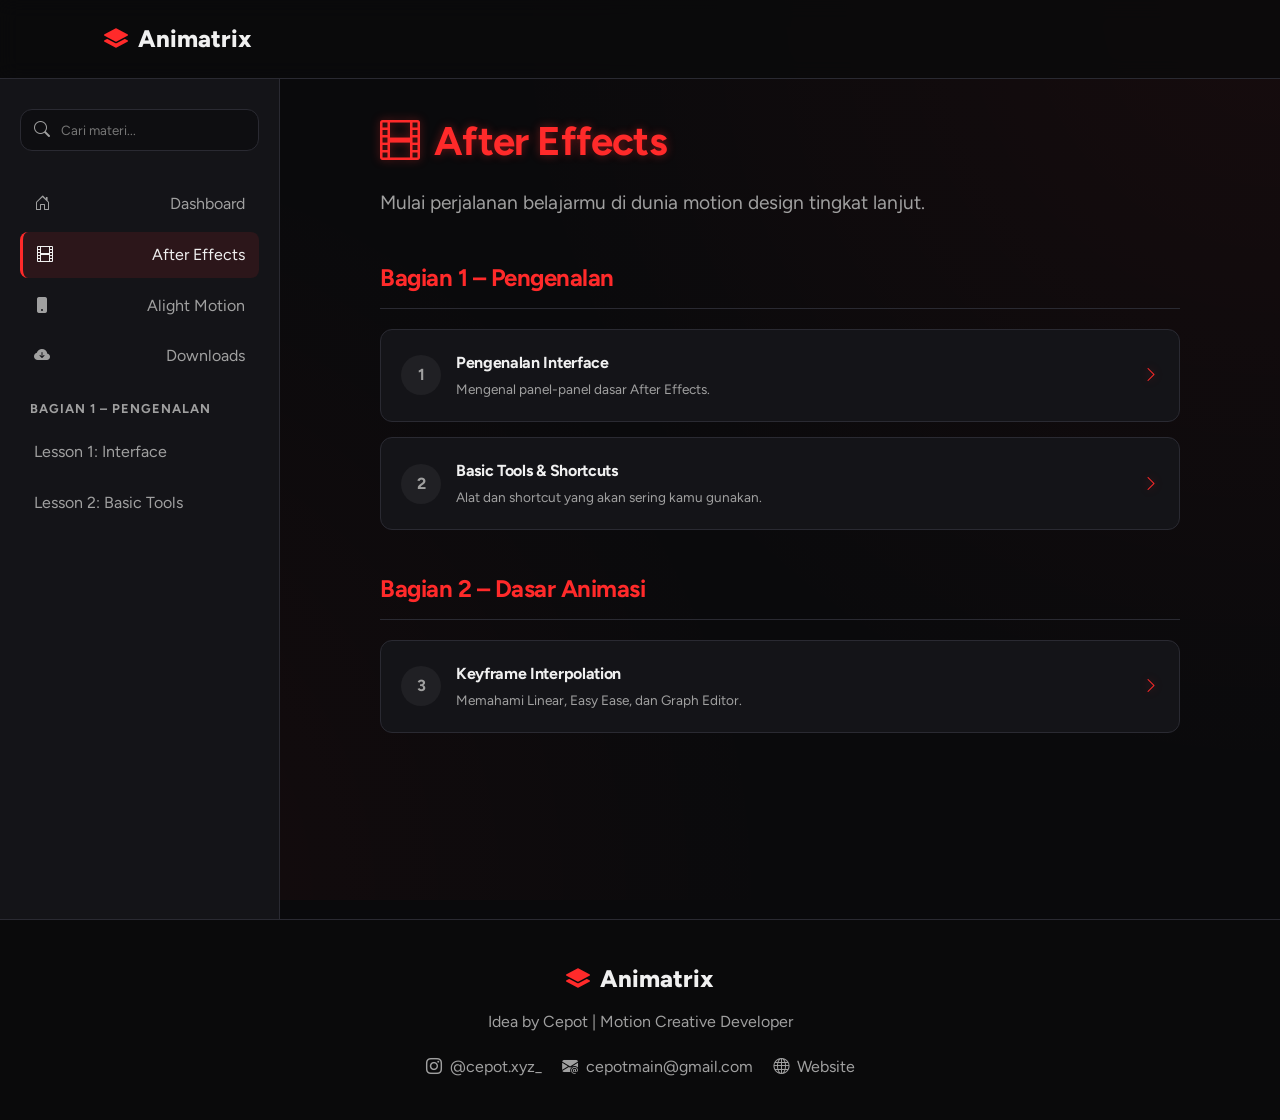
==== after-effects.html @ 90067eb1 "Add files via upload" ====
<!DOCTYPE html>
<html lang="id">
<head>
    <meta charset="UTF-8">
    <meta name="viewport" content="width=device-width, initial-scale=1.0">
    <title>After Effects - Animatrix</title>
    <link rel="stylesheet" href="style.css">
    <link rel="icon" type="image/svg+xml" href="assets/favico.svg">
</head>
<body>
    <!-- Header -->
    <header>
        <div class="container flex justify-between items-center">
            <a href="index.html" class="nav-brand">
                <i class="bi bi-layers-fill neon-text"></i> Animatrix
            </a>
            <button class="sidebar-toggle-btn" id="sidebarToggle">
                <i class="bi bi-list"></i>
            </button>
        </div>
    </header>
    

    <!-- Header -->
    
    

    <div class="layout-with-sidebar container-fluid">
        
        <!-- Sidebar -->
        <aside class="sidebar" id="sidebar">
            <div class="sidebar-search">
                <i class="bi bi-search"></i>
                <input type="text" id="lessonSearch" placeholder="Cari materi...">
            </div>

            <nav class="sidebar-menu">
                <ul>
                    <li><a href="index.html"><i class="bi bi-house-door"></i> Dashboard</a></li>
                    <li><a href="after-effects.html" class="active"><i class="bi bi-film"></i> After Effects</a></li>
                    <li><a href="alight-motion.html"><i class="bi bi-phone-fill"></i> Alight Motion</a></li>
                    <li><a href="downloads.html"><i class="bi bi-cloud-arrow-down-fill"></i> Downloads</a></li>
                </ul>

                <h4 class="menu-section-title">Bagian 1 – Pengenalan</h4>
                <ul>
                    <li><a href="after-effects-lessons/ae-bagian1-lesson1.html" class="sidebar-lesson-link" data-lesson-id="ae-bagian1-lesson1">Lesson 1: Interface</a></li>
                    <li><a href="after-effects-lessons/ae-bagian1-lesson2.html" class="sidebar-lesson-link" data-lesson-id="ae-bagian1-lesson2">Lesson 2: Basic Tools</a></li>
                </ul>
            </nav>
        </aside>

        <!-- Main Content -->
        <main class="page-content">
            <div class="course-list-page">
                <div class="hero" style="text-align: left; margin: 0 0 40px;">
                    <h1 class="text-neon" style="font-size: 2.5rem; display: flex; align-items: center; gap: 15px;">
                        <i class="bi bi-film"></i> After Effects
                    </h1>
                    <p style="margin: 0;">Mulai perjalanan belajarmu di dunia motion design tingkat lanjut.</p>
                </div>

                <div class="course-section">
                    <h3 class="course-section-title">Bagian 1 – Pengenalan</h3>
                    
                    <a href="after-effects-lessons/ae-bagian1-lesson1.html" class="lesson-card">
                        <div class="lesson-card-info">
                            <div class="lesson-number">1</div>
                            <div>
                                <h4>Pengenalan Interface</h4>
                                <p>Mengenal panel-panel dasar After Effects.</p>
                            </div>
                        </div>
                        <i class="bi bi-chevron-right text-neon"></i>
                    </a>

                    <a href="after-effects-lessons/ae-bagian1-lesson2.html" class="lesson-card">
                        <div class="lesson-card-info">
                            <div class="lesson-number">2</div>
                            <div>
                                <h4>Basic Tools & Shortcuts</h4>
                                <p>Alat dan shortcut yang akan sering kamu gunakan.</p>
                            </div>
                        </div>
                        <i class="bi bi-chevron-right text-neon"></i>
                    </a>
                </div>

                <div class="course-section">
                    <h3 class="course-section-title">Bagian 2 – Dasar Animasi</h3>
                    
                    <a href="#" class="lesson-card">
                        <div class="lesson-card-info">
                            <div class="lesson-number">3</div>
                            <div>
                                <h4>Keyframe Interpolation</h4>
                                <p>Memahami Linear, Easy Ease, dan Graph Editor.</p>
                            </div>
                        </div>
                        <i class="bi bi-chevron-right text-neon"></i>
                    </a>
                </div>

            </div>
        </main>
    </div>

    <footer>
        <div class="container">
            <a href="index.html" class="nav-brand" style="justify-content: center; margin-bottom: 10px;">
                <i class="bi bi-layers-fill"></i> Animatrix
            </a>
            <p class="text-muted">Idea by Cepot | Motion Creative Developer</p>
            <div class="footer-contact">
                <a href="https://instagram.com/cepot.xyz_" target="_blank"><i class="bi bi-instagram"></i> @cepot.xyz_</a>
                <a href="mailto:cepotmain@gmail.com"><i class="bi bi-envelope-at-fill"></i> cepotmain@gmail.com</a>
                <a href="https://cepot-xyz.github.io/creative-motion-developerr/" target="_blank"><i class="bi bi-globe"></i> Website</a>
            </div>
        </div>
    </footer>

    <script src="script.js"></script>
</body>
</html>
---- style.css ----
@import url('https://fonts.googleapis.com/css2?family=Figtree:ital,wght@0,300..900;1,300..900&display=swap');
@import url('https://cdn.jsdelivr.net/npm/bootstrap-icons@1.11.3/font/bootstrap-icons.min.css');

:root {
    --bg-dark: #0a0a0c;
    --bg-card: #141418;
    --neon-red: #ff2a2a;
    --neon-red-glow: rgba(255, 42, 42, 0.4);
    --text-primary: #f0f0f0;
    --text-secondary: #a0a0a0;
    --border-color: #2a2a32;
    --border-radius-lg: 20px;
    --border-radius-md: 12px;
    --transition-speed: 0.3s;
}

* {
    margin: 0;
    padding: 0;
    box-sizing: border-box;
}

body {
    font-family: 'Figtree', sans-serif;
    background-color: var(--bg-dark);
    color: var(--text-primary);
    line-height: 1.6;
    overflow-x: hidden;
    opacity: 0; /* For page transition */
    transition: opacity 0.5s ease-in-out;
    background-image: radial-gradient(circle at top right, rgba(255, 42, 42, 0.05), transparent 50%),
                      radial-gradient(circle at bottom left, rgba(255, 42, 42, 0.05), transparent 50%);
    background-attachment: fixed;
}

body.loaded {
    opacity: 1;
}

a {
    text-decoration: none;
    color: inherit;
}

/* Custom Scrollbar */
::-webkit-scrollbar {
    width: 8px;
}
::-webkit-scrollbar-track {
    background-color: transparent;
}
::-webkit-scrollbar-thumb {
    background-color: var(--neon-red);
    border-radius: 10px;
}
::-webkit-scrollbar-thumb:hover {
    background-color: #ff4a4a;
}

ul {
    list-style: none;
}

/* Typography */
h1, h2, h3, h4 {
    font-weight: 700;
    letter-spacing: -0.02em;
}

.text-neon {
    color: var(--neon-red);
    text-shadow: 0 0 10px var(--neon-red-glow);
}

.text-muted {
    color: var(--text-secondary);
}

/* Layout */
.container {
    max-width: 1200px;
    margin: 0 auto;
    padding: 0 5%;
}

.container-fluid {
    width: 100%;
    margin: 0 auto;
    padding: 0;
}

.main-content {
    min-height: calc(100vh - 60px); /* Adjust for footer */
    padding-top: 40px;
    padding-bottom: 60px;
    position: relative;
}

/* Flex & Grid Utilities */
.flex { display: flex; }
.flex-col { flex-direction: column; }
.items-center { align-items: center; }
.justify-center { justify-content: center; }
.justify-between { justify-content: space-between; }
.gap-2 { gap: 8px; }
.gap-4 { gap: 16px; }
.gap-6 { gap: 24px; }

/* Cards */
.card {
    background: var(--bg-card);
    border: 1px solid var(--border-color);
    border-radius: var(--border-radius-lg);
    padding: 24px;
    transition: all var(--transition-speed) ease;
    box-shadow: 0 4px 20px rgba(0, 0, 0, 0.2);
    position: relative;
    overflow: hidden;
}

.card::before {
    content: '';
    position: absolute;
    top: 0; left: 0; right: 0; bottom: 0;
    border-radius: var(--border-radius-lg);
    box-shadow: inset 0 0 0 1px transparent;
    transition: all var(--transition-speed) ease;
    pointer-events: none;
}

.card:hover {
    transform: translateY(-5px);
    border-color: var(--neon-red);
    box-shadow: 0 10px 30px var(--neon-red-glow);
}

.card:hover::before {
    box-shadow: inset 0 0 0 1px rgba(255, 42, 42, 0.2);
}

/* Buttons */
.btn {
    display: inline-flex;
    align-items: center;
    justify-content: center;
    gap: 10px;
    padding: 14px 28px;
    border-radius: var(--border-radius-md);
    font-weight: 600;
    font-size: 1.1rem;
    cursor: pointer;
    border: none;
    transition: all var(--transition-speed) ease;
    text-align: center;
}

.btn-primary {
    background-color: var(--neon-red);
    color: white;
    box-shadow: 0 4px 15px var(--neon-red-glow);
}

.btn-primary:hover {
    background-color: #ff4a4a;
    box-shadow: 0 6px 25px rgba(255, 42, 42, 0.6);
    transform: scale(1.02);
}

.btn-outline {
    background-color: transparent;
    border: 1px solid var(--neon-red);
    color: var(--neon-red);
}

.btn-outline:hover {
    background-color: rgba(255, 42, 42, 0.1);
    box-shadow: 0 0 15px var(--neon-red-glow);
}

.btn-icon {
    padding: 12px;
    border-radius: 50%;
    background: var(--bg-card);
    border: 1px solid var(--border-color);
    color: var(--text-primary);
}

.btn-icon:hover {
    color: var(--neon-red);
    border-color: var(--neon-red);
    box-shadow: 0 0 15px var(--neon-red-glow);
}

/* Header & Navigation */
header {
    padding: 20px 0;
    background: rgba(10, 10, 12, 0.8);
    backdrop-filter: blur(10px);
    position: sticky;
    top: 0;
    z-index: 50;
    border-bottom: 1px solid var(--border-color);
}

.nav-brand {
    font-size: 1.5rem;
    font-weight: 800;
    display: flex;
    align-items: center;
    gap: 10px;
}

.nav-brand i {
    color: var(--neon-red);
}

/* Modal */
.modal-overlay {
    position: fixed;
    top: 0; left: 0; right: 0; bottom: 0;
    background: rgba(0, 0, 0, 0.8);
    backdrop-filter: blur(5px);
    display: flex;
    align-items: center;
    justify-content: center;
    z-index: 1000;
    opacity: 0;
    visibility: hidden;
    transition: all var(--transition-speed);
}

.modal-overlay.active {
    opacity: 1;
    visibility: visible;
}

.modal {
    background: var(--bg-card);
    padding: 40px;
    border-radius: var(--border-radius-lg);
    border: 1px solid var(--neon-red);
    box-shadow: 0 0 40px var(--neon-red-glow);
    text-align: center;
    max-width: 400px;
    width: 90%;
    transform: scale(0.9);
    transition: all var(--transition-speed);
}

.modal-overlay.active .modal {
    transform: scale(1);
}

.modal input {
    width: 100%;
    padding: 14px 20px;
    margin: 20px 0;
    background: rgba(0,0,0,0.5);
    border: 1px solid var(--border-color);
    border-radius: var(--border-radius-md);
    color: white;
    font-family: inherit;
    font-size: 1rem;
    outline: none;
    transition: border-color var(--transition-speed);
}

.modal input:focus {
    border-color: var(--neon-red);
    box-shadow: 0 0 10px var(--neon-red-glow);
}

/* Dashboard Specifics */
.hero {
    text-align: center;
    margin: 40px 0 60px;
}

.hero h1 {
    font-size: 3rem;
    margin-bottom: 15px;
}

.hero p {
    font-size: 1.2rem;
    color: var(--text-secondary);
    max-width: 600px;
    margin: 0 auto;
}

.greeting-area {
    margin: 20px 0 40px;
}

.editable-name {
    cursor: pointer;
    display: inline-block;
    border-bottom: 1px dashed var(--text-secondary);
    transition: color var(--transition-speed);
}
.editable-name:hover {
    color: var(--neon-red);
    border-bottom-color: var(--neon-red);
}

.name-input-inline {
    background: transparent;
    border: none;
    border-bottom: 2px solid var(--neon-red);
    color: var(--neon-red);
    font-size: inherit;
    font-weight: inherit;
    font-family: inherit;
    width: 200px;
    outline: none;
    text-align: center;
}

.action-buttons {
    display: flex;
    gap: 20px;
    justify-content: center;
    margin-bottom: 60px;
}

.stats-grid {
    display: grid;
    grid-template-columns: repeat(auto-fit, minmax(250px, 1fr));
    gap: 20px;
}

.stat-card {
    display: flex;
    align-items: center;
    gap: 20px;
    padding: 20px;
    border: 1px solid var(--border-color);
}
.stat-card.glow {
    border: 1px solid rgba(255, 42, 42, 0.3);
}

.stat-icon {
    font-size: 2rem;
    color: var(--neon-red);
}

.stat-info h4 {
    color: var(--text-secondary);
    font-size: 0.9rem;
    font-weight: 500;
}
.stat-info p {
    font-size: 1.5rem;
    font-weight: 700;
}

/* Footer */
footer {
    display: block;
    clear: both;
    border-top: 1px solid var(--border-color);
    padding: 40px 0;
    text-align: center;
    background: rgba(10, 10, 12, 0.8);
}
.footer-contact {
    display: flex;
    justify-content: center;
    gap: 20px;
    margin-top: 20px;
}
.footer-contact a {
    display: flex;
    align-items: center;
    gap: 8px;
    color: var(--text-secondary);
    transition: color var(--transition-speed);
}
.footer-contact a:hover {
    color: var(--neon-red);
}

/* Layout with Sidebar */
.layout-with-sidebar {
    display: flex;
    min-height: calc(100vh - 60px); /* header height approx */
}

/* Sidebar */
.sidebar {
    width: 280px; max-width: 85%;
    background: var(--bg-card);
    border-right: 1px solid var(--border-color);
    padding: 30px 20px;
    flex-shrink: 0;
    height: calc(100vh - 60px);
    position: sticky;
    top: 60px;
    overflow-y: auto;
    transition: transform var(--transition-speed) ease;
}

/* Hide scrollbar for sidebar */
.sidebar::-webkit-scrollbar { width: 6px; }
.sidebar::-webkit-scrollbar-track { background: transparent; }
.sidebar::-webkit-scrollbar-thumb { background: var(--border-color); border-radius: 10px; }
.sidebar::-webkit-scrollbar-thumb:hover { background: var(--text-secondary); }

.sidebar-search {
    position: relative;
    margin-bottom: 30px;
}
.sidebar-search input {
    width: 100%;
    background: rgba(0,0,0,0.3);
    border: 1px solid var(--border-color);
    border-radius: var(--border-radius-md);
    padding: 12px 12px 12px 40px;
    color: white;
    font-family: inherit;
    outline: none;
}
.sidebar-search i {
    position: absolute;
    left: 14px;
    top: 50%;
    transform: translateY(-50%);
    color: var(--text-secondary);
}
.sidebar-search input:focus {
    border-color: var(--neon-red);
}

.sidebar-menu ul { margin-bottom: 20px; }
.sidebar-menu li { margin-bottom: 5px; }
.sidebar-menu a {
    display: flex;
    align-items: center;
    justify-content: space-between;
    padding: 10px 14px;
    border-radius: 8px;
    color: var(--text-secondary);
    transition: all 0.2s ease;
}
.sidebar-menu a:hover, .sidebar-menu a.active {
    background: rgba(255, 42, 42, 0.1);
    color: var(--text-primary);
}
.sidebar-menu a.active {
    border-left: 3px solid var(--neon-red);
}
.menu-section-title {
    font-size: 0.8rem;
    text-transform: uppercase;
    color: var(--text-secondary);
    letter-spacing: 1px;
    margin: 20px 0 10px 10px;
    font-weight: 700;
}

.sidebar-toggle-btn {
    display: none;
    background: transparent;
    border: none;
    color: var(--text-primary);
    font-size: 1.5rem;
    cursor: pointer;
}

.page-content {
    flex-grow: 1;
    padding: 30px 20px;
    width: 100%;
    min-width: 0;
}

/* Lesson Pages */
.lesson-header {
    margin-bottom: 30px;
}
.lesson-status {
    display: inline-flex;
    align-items: center;
    gap: 6px;
    font-size: 0.85rem;
    padding: 6px 12px;
    border-radius: 20px;
    background: rgba(255, 255, 255, 0.1);
    margin-top: 10px;
    font-weight: 600;
}
.lesson-status.completed {
    background: rgba(42, 255, 100, 0.1);
    color: #2aff64;
    border: 1px solid rgba(42, 255, 100, 0.3);
}
.lesson-status.not-completed {
    background: rgba(255, 42, 42, 0.1);
    color: var(--neon-red);
    border: 1px solid rgba(255, 42, 42, 0.3);
}

.lesson-content {
    background: var(--bg-card);
    padding: 30px;
    border-radius: var(--border-radius-lg);
    border: 1px solid var(--border-color);
    margin-bottom: 40px;
}

.video-container {
    position: relative;
    width: 100%;
    padding-bottom: 56.25%; /* 16:9 Aspect Ratio */
    border-radius: var(--border-radius-md);
    overflow: hidden;
    margin: 30px 0;
    box-shadow: 0 10px 30px rgba(0,0,0,0.5);
    border: 1px solid rgba(255, 255, 255, 0.05);
}
.video-container iframe {
    position: absolute;
    top: 0;
    left: 0;
    width: 100%;
    height: 100%;
    border: none;
}

.lesson-nav {
    display: flex;
    justify-content: space-between;
    align-items: center;
    border-top: 1px solid var(--border-color);
    padding-top: 30px;
}

.lesson-nav .nav-group {
    display: flex;
    gap: 15px;
}

.lesson-completed-icon {
    color: #2aff64;
    font-size: 1.2rem;
}

/* Course List Pages (AE/AM Base) */
.course-list-page {
    max-width: 800px;
    margin: 0 auto;
}
.course-section {
    margin-bottom: 40px;
}
.course-section-title {
    font-size: 1.5rem;
    margin-bottom: 20px;
    padding-bottom: 10px;
    border-bottom: 1px solid var(--border-color);
    color: var(--neon-red);
}
.lesson-card {
    display: flex;
    align-items: center;
    justify-content: space-between;
    padding: 20px;
    background: var(--bg-card);
    border: 1px solid var(--border-color);
    border-radius: var(--border-radius-md);
    margin-bottom: 15px;
    transition: all 0.2s ease;
}
.lesson-card:hover {
    border-color: var(--neon-red);
    transform: translateX(5px);
}
.lesson-card-info {
    display: flex;
    align-items: center;
    gap: 15px;
}
.lesson-number {
    width: 40px;
    height: 40px;
    border-radius: 50%;
    background: rgba(255, 255, 255, 0.05);
    display: flex;
    align-items: center;
    justify-content: center;
    font-weight: 700;
    color: var(--text-secondary);
}
.lesson-card:hover .lesson-number {
    background: var(--neon-red);
    color: white;
}
.lesson-card h4 {
    margin-bottom: 4px;
}
.lesson-card p {
    font-size: 0.85rem;
    color: var(--text-secondary);
}

/* Downloads Page */
.download-grid {
    display: grid;
    grid-template-columns: repeat(auto-fill, minmax(300px, 1fr));
    gap: 30px;
    margin-top: 40px;
}
.download-card {
    text-align: center;
    padding: 30px 20px;
}
.download-card i {
    font-size: 3rem;
    color: var(--neon-red);
    margin-bottom: 15px;
    display: inline-block;
}
.download-card h3 {
    margin-bottom: 10px;
}
.download-card p {
    color: var(--text-secondary);
    margin-bottom: 25px;
    font-size: 0.9rem;
}

/* Utilities */
.text-center { text-align: center; }

/* Responsive Mobile-First Enhancements */
@media (max-width: 768px) {
    .action-buttons {
        flex-direction: column;
    }
    .btn {
        width: 100%;
    }
    
    .sidebar {
        position: fixed;
        right: -100%;
        left: auto;
        top: 0;
        height: 100vh;
        z-index: 100;
        background: rgba(20, 20, 24, 0.95);
        backdrop-filter: blur(10px);
        box-shadow: -10px 0 30px rgba(0,0,0,0.5);
    }
    .sidebar.open {
        right: 0;
        transform: none;
    }
    .layout-with-sidebar {
        flex-direction: column;
    }
    .page-content {
        padding: 30px 20px;
    }
    .sidebar-toggle-btn {
        display: block;
    }
    
    .lesson-nav {
        flex-direction: column;
        gap: 20px;
    }
    .lesson-nav .nav-group {
        width: 100%;
        justify-content: space-between;
    }
    .lesson-nav .btn {
        width: auto;
        flex: 1;
    }
    .btn-finish-lesson {
        width: 100%;
    }
    
    .hero h1 {
        font-size: 2.2rem;
    }
}

footer { clear: both; width: 100%; position: relative; z-index: 10; }
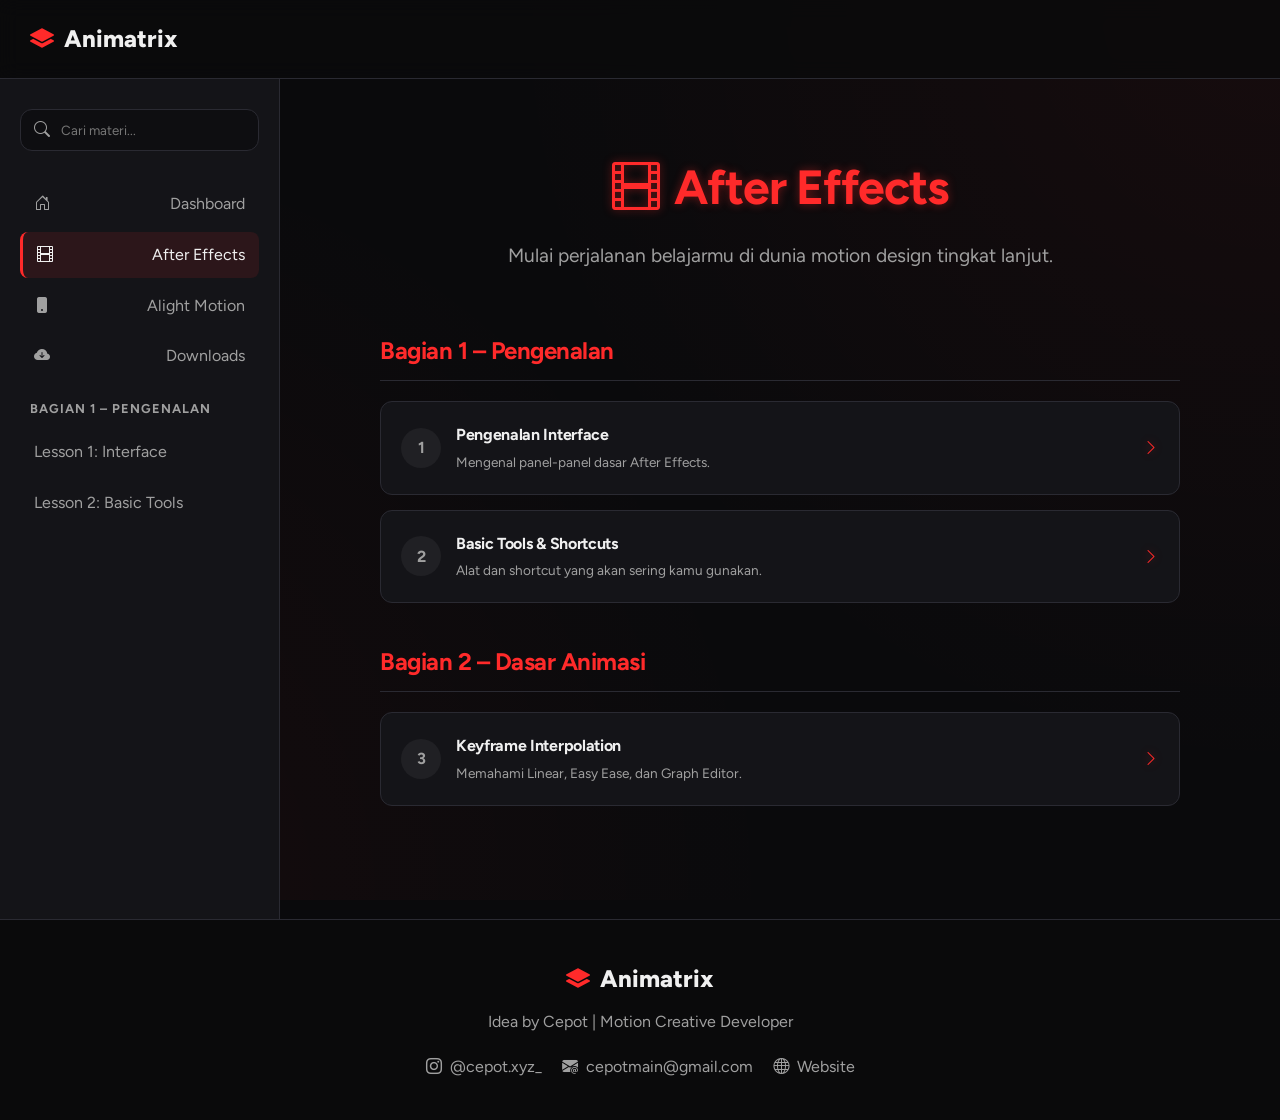
==== commit 9e947085: "Add files via upload" ====
--- a/after-effects.html
+++ b/after-effects.html
@@ -19,12 +19,6 @@
             </button>
         </div>
     </header>
-    
-
-    <!-- Header -->
-    
-    
-
     <div class="layout-with-sidebar container-fluid">
         
         <!-- Sidebar -->
@@ -53,11 +47,11 @@
         <!-- Main Content -->
         <main class="page-content">
             <div class="course-list-page">
-                <div class="hero" style="text-align: left; margin: 0 0 40px;">
-                    <h1 class="text-neon" style="font-size: 2.5rem; display: flex; align-items: center; gap: 15px;">
+                <div class="hero">
+                    <h1 class="text-neon" style="display: flex; align-items: center; justify-content: center; gap: 15px;">
                         <i class="bi bi-film"></i> After Effects
                     </h1>
-                    <p style="margin: 0;">Mulai perjalanan belajarmu di dunia motion design tingkat lanjut.</p>
+                    <p>Mulai perjalanan belajarmu di dunia motion design tingkat lanjut.</p>
                 </div>
 
                 <div class="course-section">
@@ -108,7 +102,7 @@
     <footer>
         <div class="container">
             <a href="index.html" class="nav-brand" style="justify-content: center; margin-bottom: 10px;">
-                <i class="bi bi-layers-fill"></i> Animatrix
+                <i class="bi bi-layers-fill neon-text"></i> Animatrix
             </a>
             <p class="text-muted">Idea by Cepot | Motion Creative Developer</p>
             <div class="footer-contact">
--- a/style.css
+++ b/style.css
@@ -26,10 +26,11 @@
     color: var(--text-primary);
     line-height: 1.6;
     overflow-x: hidden;
-    opacity: 0; /* For page transition */
+    opacity: 0;
+    /* For page transition */
     transition: opacity 0.5s ease-in-out;
     background-image: radial-gradient(circle at top right, rgba(255, 42, 42, 0.05), transparent 50%),
-                      radial-gradient(circle at bottom left, rgba(255, 42, 42, 0.05), transparent 50%);
+        radial-gradient(circle at bottom left, rgba(255, 42, 42, 0.05), transparent 50%);
     background-attachment: fixed;
 }
 
@@ -46,13 +47,16 @@
 ::-webkit-scrollbar {
     width: 8px;
 }
+
 ::-webkit-scrollbar-track {
     background-color: transparent;
 }
+
 ::-webkit-scrollbar-thumb {
     background-color: var(--neon-red);
     border-radius: 10px;
 }
+
 ::-webkit-scrollbar-thumb:hover {
     background-color: #ff4a4a;
 }
@@ -62,7 +66,10 @@
 }
 
 /* Typography */
-h1, h2, h3, h4 {
+h1,
+h2,
+h3,
+h4 {
     font-weight: 700;
     letter-spacing: -0.02em;
 }
@@ -90,21 +97,45 @@
 }
 
 .main-content {
-    min-height: calc(100vh - 60px); /* Adjust for footer */
+    min-height: calc(100vh - 60px);
+    /* Adjust for footer */
     padding-top: 40px;
     padding-bottom: 60px;
     position: relative;
 }
 
 /* Flex & Grid Utilities */
-.flex { display: flex; }
-.flex-col { flex-direction: column; }
-.items-center { align-items: center; }
-.justify-center { justify-content: center; }
-.justify-between { justify-content: space-between; }
-.gap-2 { gap: 8px; }
-.gap-4 { gap: 16px; }
-.gap-6 { gap: 24px; }
+.flex {
+    display: flex;
+}
+
+.flex-col {
+    flex-direction: column;
+}
+
+.items-center {
+    align-items: center;
+}
+
+.justify-center {
+    justify-content: center;
+}
+
+.justify-between {
+    justify-content: space-between;
+}
+
+.gap-2 {
+    gap: 8px;
+}
+
+.gap-4 {
+    gap: 16px;
+}
+
+.gap-6 {
+    gap: 24px;
+}
 
 /* Cards */
 .card {
@@ -121,7 +152,10 @@
 .card::before {
     content: '';
     position: absolute;
-    top: 0; left: 0; right: 0; bottom: 0;
+    top: 0;
+    left: 0;
+    right: 0;
+    bottom: 0;
     border-radius: var(--border-radius-lg);
     box-shadow: inset 0 0 0 1px transparent;
     transition: all var(--transition-speed) ease;
@@ -202,6 +236,13 @@
     border-bottom: 1px solid var(--border-color);
 }
 
+/* Header Container Alignment */
+header .container {
+    max-width: 100%;
+    margin: 0;
+    padding: 0 30px;
+}
+
 .nav-brand {
     font-size: 1.5rem;
     font-weight: 800;
@@ -217,7 +258,10 @@
 /* Modal */
 .modal-overlay {
     position: fixed;
-    top: 0; left: 0; right: 0; bottom: 0;
+    top: 0;
+    left: 0;
+    right: 0;
+    bottom: 0;
     background: rgba(0, 0, 0, 0.8);
     backdrop-filter: blur(5px);
     display: flex;
@@ -255,7 +299,7 @@
     width: 100%;
     padding: 14px 20px;
     margin: 20px 0;
-    background: rgba(0,0,0,0.5);
+    background: rgba(0, 0, 0, 0.5);
     border: 1px solid var(--border-color);
     border-radius: var(--border-radius-md);
     color: white;
@@ -298,6 +342,7 @@
     border-bottom: 1px dashed var(--text-secondary);
     transition: color var(--transition-speed);
 }
+
 .editable-name:hover {
     color: var(--neon-red);
     border-bottom-color: var(--neon-red);
@@ -336,6 +381,7 @@
     padding: 20px;
     border: 1px solid var(--border-color);
 }
+
 .stat-card.glow {
     border: 1px solid rgba(255, 42, 42, 0.3);
 }
@@ -350,6 +396,7 @@
     font-size: 0.9rem;
     font-weight: 500;
 }
+
 .stat-info p {
     font-size: 1.5rem;
     font-weight: 700;
@@ -364,12 +411,14 @@
     text-align: center;
     background: rgba(10, 10, 12, 0.8);
 }
+
 .footer-contact {
     display: flex;
     justify-content: center;
     gap: 20px;
     margin-top: 20px;
 }
+
 .footer-contact a {
     display: flex;
     align-items: center;
@@ -377,6 +426,7 @@
     color: var(--text-secondary);
     transition: color var(--transition-speed);
 }
+
 .footer-contact a:hover {
     color: var(--neon-red);
 }
@@ -384,12 +434,14 @@
 /* Layout with Sidebar */
 .layout-with-sidebar {
     display: flex;
-    min-height: calc(100vh - 60px); /* header height approx */
+    min-height: calc(100vh - 60px);
+    /* header height approx */
 }
 
 /* Sidebar */
 .sidebar {
-    width: 280px; max-width: 85%;
+    width: 280px;
+    max-width: 85%;
     background: var(--bg-card);
     border-right: 1px solid var(--border-color);
     padding: 30px 20px;
@@ -402,18 +454,31 @@
 }
 
 /* Hide scrollbar for sidebar */
-.sidebar::-webkit-scrollbar { width: 6px; }
-.sidebar::-webkit-scrollbar-track { background: transparent; }
-.sidebar::-webkit-scrollbar-thumb { background: var(--border-color); border-radius: 10px; }
-.sidebar::-webkit-scrollbar-thumb:hover { background: var(--text-secondary); }
+.sidebar::-webkit-scrollbar {
+    width: 6px;
+}
+
+.sidebar::-webkit-scrollbar-track {
+    background: transparent;
+}
+
+.sidebar::-webkit-scrollbar-thumb {
+    background: var(--border-color);
+    border-radius: 10px;
+}
+
+.sidebar::-webkit-scrollbar-thumb:hover {
+    background: var(--text-secondary);
+}
 
 .sidebar-search {
     position: relative;
     margin-bottom: 30px;
 }
+
 .sidebar-search input {
     width: 100%;
-    background: rgba(0,0,0,0.3);
+    background: rgba(0, 0, 0, 0.3);
     border: 1px solid var(--border-color);
     border-radius: var(--border-radius-md);
     padding: 12px 12px 12px 40px;
@@ -421,6 +486,7 @@
     font-family: inherit;
     outline: none;
 }
+
 .sidebar-search i {
     position: absolute;
     left: 14px;
@@ -428,12 +494,19 @@
     transform: translateY(-50%);
     color: var(--text-secondary);
 }
+
 .sidebar-search input:focus {
     border-color: var(--neon-red);
 }
 
-.sidebar-menu ul { margin-bottom: 20px; }
-.sidebar-menu li { margin-bottom: 5px; }
+.sidebar-menu ul {
+    margin-bottom: 20px;
+}
+
+.sidebar-menu li {
+    margin-bottom: 5px;
+}
+
 .sidebar-menu a {
     display: flex;
     align-items: center;
@@ -443,13 +516,17 @@
     color: var(--text-secondary);
     transition: all 0.2s ease;
 }
-.sidebar-menu a:hover, .sidebar-menu a.active {
+
+.sidebar-menu a:hover,
+.sidebar-menu a.active {
     background: rgba(255, 42, 42, 0.1);
     color: var(--text-primary);
 }
+
 .sidebar-menu a.active {
     border-left: 3px solid var(--neon-red);
 }
+
 .menu-section-title {
     font-size: 0.8rem;
     text-transform: uppercase;
@@ -479,6 +556,7 @@
 .lesson-header {
     margin-bottom: 30px;
 }
+
 .lesson-status {
     display: inline-flex;
     align-items: center;
@@ -490,11 +568,13 @@
     margin-top: 10px;
     font-weight: 600;
 }
+
 .lesson-status.completed {
     background: rgba(42, 255, 100, 0.1);
     color: #2aff64;
     border: 1px solid rgba(42, 255, 100, 0.3);
 }
+
 .lesson-status.not-completed {
     background: rgba(255, 42, 42, 0.1);
     color: var(--neon-red);
@@ -512,13 +592,15 @@
 .video-container {
     position: relative;
     width: 100%;
-    padding-bottom: 56.25%; /* 16:9 Aspect Ratio */
+    padding-bottom: 56.25%;
+    /* 16:9 Aspect Ratio */
     border-radius: var(--border-radius-md);
     overflow: hidden;
     margin: 30px 0;
-    box-shadow: 0 10px 30px rgba(0,0,0,0.5);
+    box-shadow: 0 10px 30px rgba(0, 0, 0, 0.5);
     border: 1px solid rgba(255, 255, 255, 0.05);
 }
+
 .video-container iframe {
     position: absolute;
     top: 0;
@@ -551,9 +633,11 @@
     max-width: 800px;
     margin: 0 auto;
 }
+
 .course-section {
     margin-bottom: 40px;
 }
+
 .course-section-title {
     font-size: 1.5rem;
     margin-bottom: 20px;
@@ -561,6 +645,7 @@
     border-bottom: 1px solid var(--border-color);
     color: var(--neon-red);
 }
+
 .lesson-card {
     display: flex;
     align-items: center;
@@ -572,15 +657,18 @@
     margin-bottom: 15px;
     transition: all 0.2s ease;
 }
+
 .lesson-card:hover {
     border-color: var(--neon-red);
     transform: translateX(5px);
 }
+
 .lesson-card-info {
     display: flex;
     align-items: center;
     gap: 15px;
 }
+
 .lesson-number {
     width: 40px;
     height: 40px;
@@ -592,13 +680,16 @@
     font-weight: 700;
     color: var(--text-secondary);
 }
+
 .lesson-card:hover .lesson-number {
     background: var(--neon-red);
     color: white;
 }
+
 .lesson-card h4 {
     margin-bottom: 4px;
 }
+
 .lesson-card p {
     font-size: 0.85rem;
     color: var(--text-secondary);
@@ -611,19 +702,23 @@
     gap: 30px;
     margin-top: 40px;
 }
+
 .download-card {
     text-align: center;
     padding: 30px 20px;
 }
+
 .download-card i {
     font-size: 3rem;
     color: var(--neon-red);
     margin-bottom: 15px;
     display: inline-block;
 }
+
 .download-card h3 {
     margin-bottom: 10px;
 }
+
 .download-card p {
     color: var(--text-secondary);
     margin-bottom: 25px;
@@ -631,17 +726,20 @@
 }
 
 /* Utilities */
-.text-center { text-align: center; }
+.text-center {
+    text-align: center;
+}
 
 /* Responsive Mobile-First Enhancements */
 @media (max-width: 768px) {
     .action-buttons {
         flex-direction: column;
     }
+
     .btn {
         width: 100%;
     }
-    
+
     .sidebar {
         position: fixed;
         right: -100%;
@@ -651,41 +749,53 @@
         z-index: 100;
         background: rgba(20, 20, 24, 0.95);
         backdrop-filter: blur(10px);
-        box-shadow: -10px 0 30px rgba(0,0,0,0.5);
-    }
+        box-shadow: -10px 0 30px rgba(0, 0, 0, 0.5);
+    }
+
     .sidebar.open {
         right: 0;
         transform: none;
     }
+
     .layout-with-sidebar {
         flex-direction: column;
     }
+
     .page-content {
         padding: 30px 20px;
     }
+
     .sidebar-toggle-btn {
         display: block;
     }
-    
+
     .lesson-nav {
         flex-direction: column;
         gap: 20px;
     }
+
     .lesson-nav .nav-group {
         width: 100%;
         justify-content: space-between;
     }
+
     .lesson-nav .btn {
         width: auto;
         flex: 1;
     }
+
     .btn-finish-lesson {
         width: 100%;
     }
-    
+
     .hero h1 {
         font-size: 2.2rem;
     }
 }
 
-footer { clear: both; width: 100%; position: relative; z-index: 10; }
+footer {
+    clear: both;
+    width: 100%;
+    position: relative;
+    z-index: 10;
+}
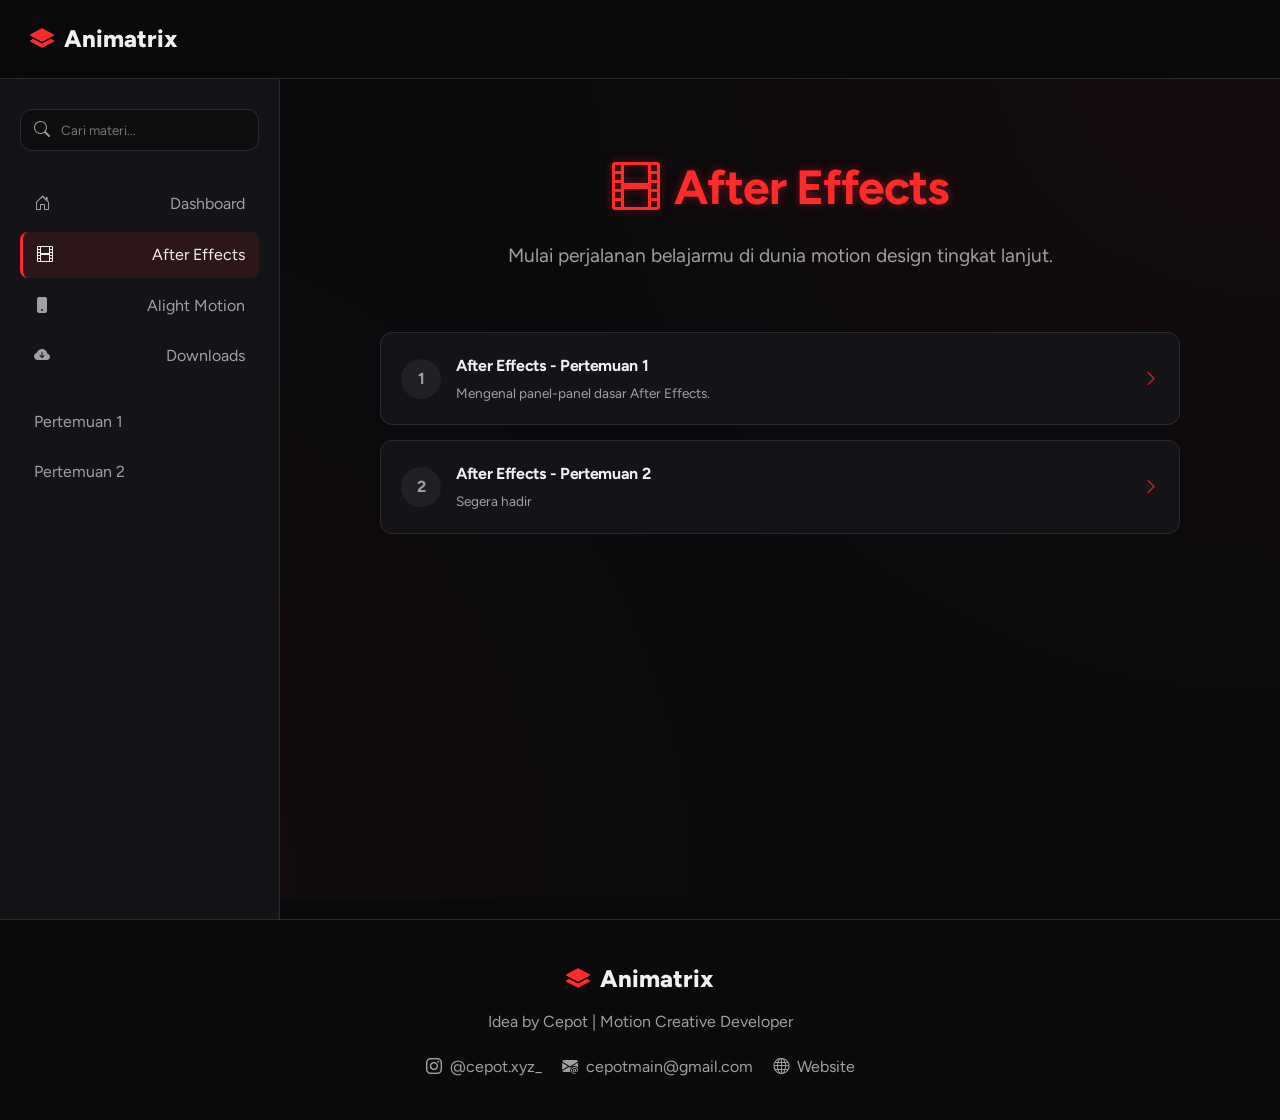
==== commit a43fb66c: "Add files via upload" ====
--- a/after-effects.html
+++ b/after-effects.html
@@ -36,10 +36,9 @@
                     <li><a href="downloads.html"><i class="bi bi-cloud-arrow-down-fill"></i> Downloads</a></li>
                 </ul>
 
-                <h4 class="menu-section-title">Bagian 1 – Pengenalan</h4>
                 <ul>
-                    <li><a href="after-effects-lessons/ae-bagian1-lesson1.html" class="sidebar-lesson-link" data-lesson-id="ae-bagian1-lesson1">Lesson 1: Interface</a></li>
-                    <li><a href="after-effects-lessons/ae-bagian1-lesson2.html" class="sidebar-lesson-link" data-lesson-id="ae-bagian1-lesson2">Lesson 2: Basic Tools</a></li>
+                    <li><a href="after-effects-lessons/ae-bagian1-lesson1.html" class="sidebar-lesson-link" data-lesson-id="ae-bagian1-lesson1">Pertemuan 1</a></li>
+                    <li><a href="coming-soon.html" class="sidebar-lesson-link" data-lesson-id="ae-bagian1-lesson2">Pertemuan 2</a></li>
                 </ul>
             </nav>
         </aside>
@@ -55,46 +54,29 @@
                 </div>
 
                 <div class="course-section">
-                    <h3 class="course-section-title">Bagian 1 – Pengenalan</h3>
                     
                     <a href="after-effects-lessons/ae-bagian1-lesson1.html" class="lesson-card">
                         <div class="lesson-card-info">
                             <div class="lesson-number">1</div>
                             <div>
-                                <h4>Pengenalan Interface</h4>
+                                <h4>After Effects - Pertemuan 1</h4>
                                 <p>Mengenal panel-panel dasar After Effects.</p>
                             </div>
                         </div>
                         <i class="bi bi-chevron-right text-neon"></i>
                     </a>
 
-                    <a href="after-effects-lessons/ae-bagian1-lesson2.html" class="lesson-card">
+                    <a href="coming-soon.html" class="lesson-card">
                         <div class="lesson-card-info">
                             <div class="lesson-number">2</div>
                             <div>
-                                <h4>Basic Tools & Shortcuts</h4>
-                                <p>Alat dan shortcut yang akan sering kamu gunakan.</p>
+                                <h4>After Effects - Pertemuan 2</h4>
+                                <p>Segera hadir</p>
                             </div>
                         </div>
                         <i class="bi bi-chevron-right text-neon"></i>
                     </a>
                 </div>
-
-                <div class="course-section">
-                    <h3 class="course-section-title">Bagian 2 – Dasar Animasi</h3>
-                    
-                    <a href="#" class="lesson-card">
-                        <div class="lesson-card-info">
-                            <div class="lesson-number">3</div>
-                            <div>
-                                <h4>Keyframe Interpolation</h4>
-                                <p>Memahami Linear, Easy Ease, dan Graph Editor.</p>
-                            </div>
-                        </div>
-                        <i class="bi bi-chevron-right text-neon"></i>
-                    </a>
-                </div>
-
             </div>
         </main>
     </div>
